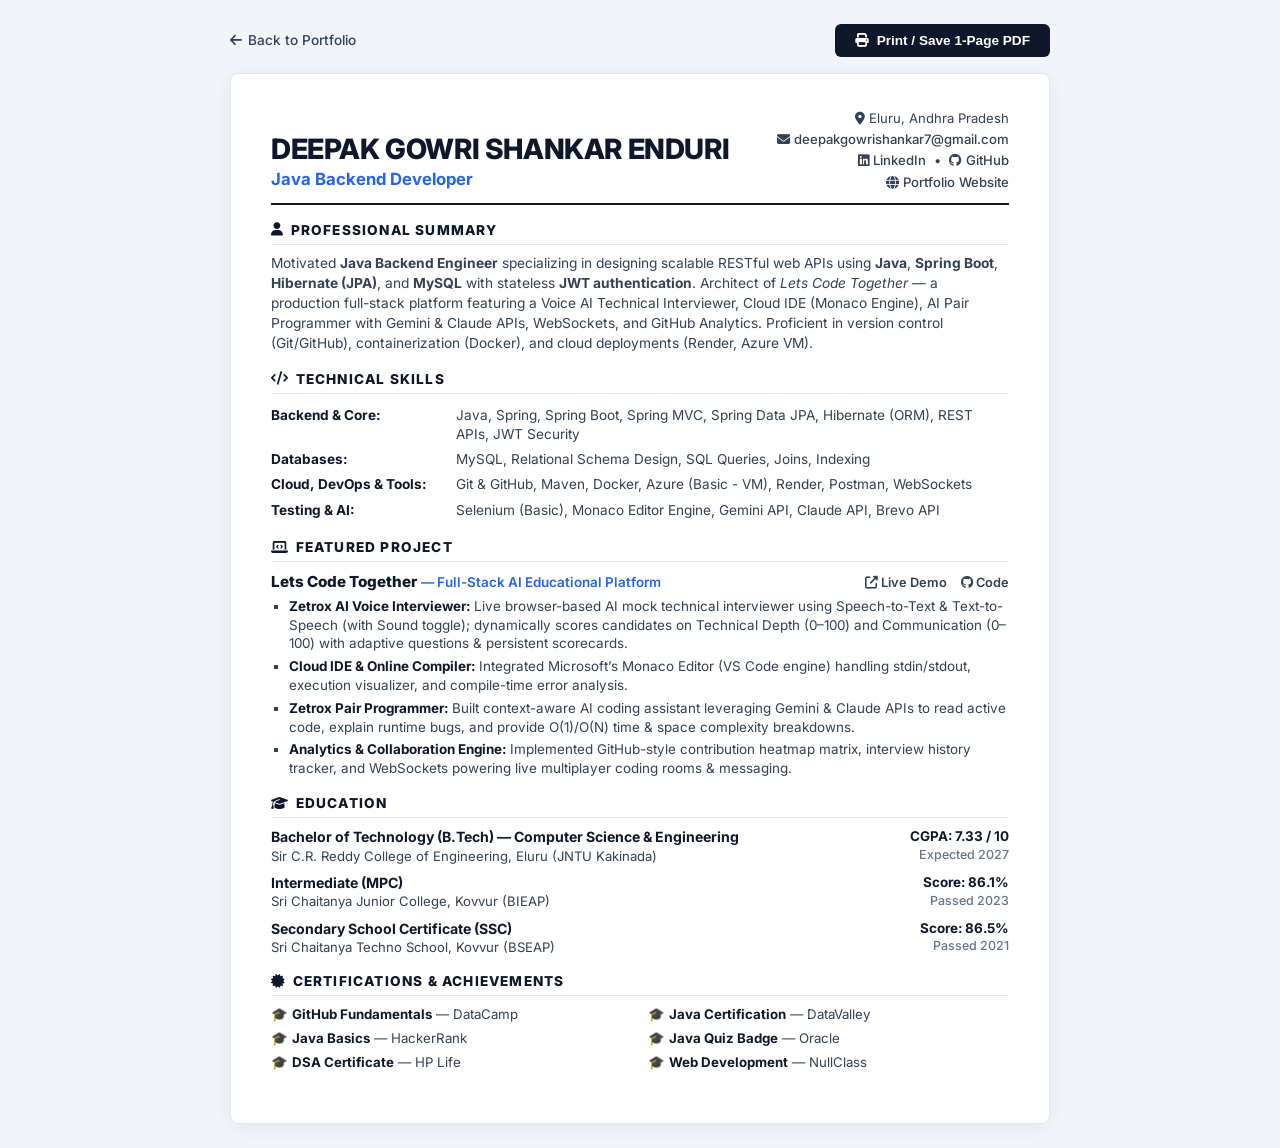
==== Deepak_Gowri_Shankar_Resume.html @ 9c7cd8bd "Update portfolio: skills, education, certificates, resume and project features" ====
<!DOCTYPE html>
<html lang="en">
<head>
    <meta charset="UTF-8">
    <meta name="viewport" content="width=device-width, initial-scale=1.0">
    <title>Deepak Gowri Shankar Enduri — Resume</title>
    <link rel="preconnect" href="https://fonts.googleapis.com">
    <link rel="preconnect" href="https://fonts.gstatic.com" crossorigin>
    <link href="https://fonts.googleapis.com/css2?family=Inter:wght@300;400;500;600;700;800&display=swap" rel="stylesheet">
    <link rel="stylesheet" href="https://cdnjs.cloudflare.com/ajax/libs/font-awesome/6.5.1/css/all.min.css">
    <style>
        :root {
            --primary: #0f172a;
            --secondary: #334155;
            --accent: #2563eb;
            --gray-light: #f8fafc;
            --border: #e2e8f0;
            --font: 'Inter', system-ui, -apple-system, sans-serif;
        }

        * { margin: 0; padding: 0; box-sizing: border-box; }

        body {
            font-family: var(--font);
            color: var(--primary);
            background: #f1f5f9;
            line-height: 1.38;
            padding: 1.5rem 1rem;
            font-size: 13px;
        }

        .no-print-bar {
            max-width: 820px;
            margin: 0 auto 1rem auto;
            display: flex;
            justify-content: space-between;
            align-items: center;
        }

        .btn-print {
            background: var(--primary);
            color: #ffffff;
            padding: 0.55rem 1.25rem;
            border-radius: 6px;
            font-weight: 600;
            font-size: 0.85rem;
            border: none;
            cursor: pointer;
            display: inline-flex;
            align-items: center;
            gap: 0.5rem;
            transition: 0.2s;
        }

        .btn-print:hover { background: #1e293b; }

        .btn-back {
            color: var(--secondary);
            text-decoration: none;
            font-size: 0.85rem;
            font-weight: 500;
            display: inline-flex;
            align-items: center;
            gap: 0.4rem;
        }

        .resume-container {
            max-width: 820px;
            margin: 0 auto;
            background: #ffffff;
            padding: 2.2rem 2.5rem;
            border-radius: 8px;
            box-shadow: 0 4px 20px rgba(0,0,0,0.05);
            border: 1px solid var(--border);
        }

        /* HEADER */
        .header {
            border-bottom: 2px solid var(--primary);
            padding-bottom: 0.75rem;
            margin-bottom: 1rem;
            display: flex;
            justify-content: space-between;
            align-items: flex-end;
        }

        .header-left { flex: 1; }

        .name {
            font-size: 1.75rem;
            font-weight: 800;
            color: var(--primary);
            letter-spacing: -0.4px;
            text-transform: uppercase;
            line-height: 1.1;
        }

        .title {
            font-size: 1.05rem;
            font-weight: 700;
            color: var(--accent);
            margin-top: 0.2rem;
        }

        .contact-info {
            display: flex;
            flex-direction: column;
            gap: 0.2rem;
            font-size: 0.82rem;
            color: var(--secondary);
            text-align: right;
        }

        .contact-info a {
            color: var(--secondary);
            text-decoration: none;
            font-weight: 500;
        }

        .contact-info a:hover { color: var(--accent); }

        /* SECTIONS */
        .section { margin-bottom: 1rem; }

        .section-title {
            font-size: 0.85rem;
            font-weight: 800;
            text-transform: uppercase;
            letter-spacing: 1.2px;
            color: var(--primary);
            border-bottom: 1.5px solid var(--border);
            padding-bottom: 0.25rem;
            margin-bottom: 0.6rem;
            display: flex;
            align-items: center;
            gap: 0.4rem;
        }

        /* SUMMARY */
        .summary p {
            font-size: 0.86rem;
            color: var(--secondary);
            line-height: 1.45;
        }

        /* SKILLS TABLE */
        .skills-table {
            width: 100%;
            border-collapse: collapse;
            font-size: 0.85rem;
        }

        .skills-table td {
            padding: 0.2rem 0;
            vertical-align: top;
        }

        .skills-table td.label {
            font-weight: 700;
            color: var(--primary);
            width: 25%;
        }

        .skills-table td.value {
            color: var(--secondary);
            width: 75%;
        }

        /* PROJECTS */
        .project-head {
            display: flex;
            justify-content: space-between;
            align-items: baseline;
            margin-bottom: 0.25rem;
        }

        .project-title {
            font-size: 0.95rem;
            font-weight: 800;
            color: var(--primary);
        }

        .project-subtitle {
            font-size: 0.84rem;
            font-weight: 600;
            color: var(--accent);
        }

        .project-links a {
            font-size: 0.8rem;
            font-weight: 600;
            color: var(--secondary);
            text-decoration: none;
            margin-left: 0.6rem;
        }

        .project-links a:hover { color: var(--accent); }

        .project-bullets {
            list-style-type: square;
            padding-left: 1.1rem;
            font-size: 0.84rem;
            color: var(--secondary);
        }

        .project-bullets li {
            margin-bottom: 0.25rem;
            line-height: 1.4;
        }

        .project-bullets strong { color: var(--primary); }

        /* EDUCATION */
        .edu-grid-resume {
            display: grid;
            grid-template-columns: 1fr;
            gap: 0.5rem;
        }

        .edu-item {
            display: flex;
            justify-content: space-between;
            align-items: flex-start;
        }

        .edu-degree {
            font-size: 0.88rem;
            font-weight: 700;
            color: var(--primary);
        }

        .edu-school {
            font-size: 0.82rem;
            color: var(--secondary);
        }

        .edu-meta {
            font-size: 0.84rem;
            font-weight: 700;
            color: var(--primary);
            text-align: right;
        }

        .edu-year {
            font-size: 0.78rem;
            font-weight: 500;
            color: #64748b;
        }

        /* CERTIFICATIONS */
        .cert-list {
            display: grid;
            grid-template-columns: 1fr 1fr;
            gap: 0.35rem 1rem;
            font-size: 0.83rem;
        }

        .cert-item { color: var(--secondary); }
        .cert-item strong { color: var(--primary); }

        /* PERFECT SINGLE-PAGE PRINT RULES */
        @page {
            size: letter portrait;
            margin: 0.35in 0.4in;
        }

        @media print {
            body {
                background: #ffffff;
                padding: 0;
                font-size: 12px;
            }

            .no-print-bar { display: none !important; }

            .resume-container {
                box-shadow: none;
                border: none;
                padding: 0;
                max-width: 100%;
                border-radius: 0;
            }

            .section { margin-bottom: 0.85rem; }
            .header { margin-bottom: 0.75rem; padding-bottom: 0.5rem; }
            .name { font-size: 1.6rem; }
            .title { font-size: 0.95rem; }

            a { text-decoration: none; color: inherit !important; }
        }
    </style>
</head>
<body>

    <div class="no-print-bar">
        <a href="index.html" class="btn-back"><i class="fas fa-arrow-left"></i> Back to Portfolio</a>
        <button class="btn-print" onclick="window.print()"><i class="fas fa-print"></i> Print / Save 1-Page PDF</button>
    </div>

    <div class="resume-container">
        
        <!-- HEADER -->
        <header class="header">
            <div class="header-left">
                <h1 class="name">DEEPAK GOWRI SHANKAR ENDURI</h1>
                <div class="title">Java Backend Developer</div>
            </div>
            <div class="contact-info">
                <span><i class="fas fa-location-dot"></i> Eluru, Andhra Pradesh</span>
                <a href="mailto:deepakgowrishankar7@gmail.com"><i class="fas fa-envelope"></i> deepakgowrishankar7@gmail.com</a>
                <span>
                    <a href="https://www.linkedin.com/in/enduri-deepak-gowri-shankar/" target="_blank"><i class="fab fa-linkedin"></i> LinkedIn</a> &nbsp;•&nbsp; 
                    <a href="https://github.com/deepakgowrishankar7" target="_blank"><i class="fab fa-github"></i> GitHub</a>
                </span>
                <a href="https://deepakgowrishankar7.github.io/Portfolio/" target="_blank"><i class="fas fa-globe"></i> Portfolio Website</a>
            </div>
        </header>

        <!-- SUMMARY -->
        <section class="section summary">
            <div class="section-title"><i class="fas fa-user"></i> Professional Summary</div>
            <p>
                Motivated <strong>Java Backend Engineer</strong> specializing in designing scalable RESTful web APIs using <strong>Java</strong>, <strong>Spring Boot</strong>, <strong>Hibernate (JPA)</strong>, and <strong>MySQL</strong> with stateless <strong>JWT authentication</strong>. Architect of <em>Lets Code Together</em> — a production full-stack platform featuring a Voice AI Technical Interviewer, Cloud IDE (Monaco Engine), AI Pair Programmer with Gemini & Claude APIs, WebSockets, and GitHub Analytics. Proficient in version control (Git/GitHub), containerization (Docker), and cloud deployments (Render, Azure VM).
            </p>
        </section>

        <!-- TECHNICAL SKILLS -->
        <section class="section">
            <div class="section-title"><i class="fas fa-code"></i> Technical Skills</div>
            <table class="skills-table">
                <tr>
                    <td class="label">Backend & Core:</td>
                    <td class="value">Java, Spring, Spring Boot, Spring MVC, Spring Data JPA, Hibernate (ORM), REST APIs, JWT Security</td>
                </tr>
                <tr>
                    <td class="label">Databases:</td>
                    <td class="value">MySQL, Relational Schema Design, SQL Queries, Joins, Indexing</td>
                </tr>
                <tr>
                    <td class="label">Cloud, DevOps & Tools:</td>
                    <td class="value">Git & GitHub, Maven, Docker, Azure (Basic - VM), Render, Postman, WebSockets</td>
                </tr>
                <tr>
                    <td class="label">Testing & AI:</td>
                    <td class="value">Selenium (Basic), Monaco Editor Engine, Gemini API, Claude API, Brevo API</td>
                </tr>
            </table>
        </section>

        <!-- FEATURED PROJECTS -->
        <section class="section">
            <div class="section-title"><i class="fas fa-laptop-code"></i> Featured Project</div>
            
            <div class="project-head">
                <div>
                    <span class="project-title">Lets Code Together</span>
                    <span class="project-subtitle">— Full-Stack AI Educational Platform</span>
                </div>
                <div class="project-links">
                    <a href="https://lets-code-together.onrender.com" target="_blank"><i class="fas fa-external-link-alt"></i> Live Demo</a>
                    <a href="https://github.com/deepakgowrishankar7/Lets-Code-Together-Showcase" target="_blank"><i class="fab fa-github"></i> Code</a>
                </div>
            </div>
            
            <ul class="project-bullets">
                <li><strong>Zetrox AI Voice Interviewer:</strong> Live browser-based AI mock technical interviewer using Speech-to-Text & Text-to-Speech (with Sound toggle); dynamically scores candidates on Technical Depth (0–100) and Communication (0–100) with adaptive questions & persistent scorecards.</li>
                <li><strong>Cloud IDE & Online Compiler:</strong> Integrated Microsoft’s Monaco Editor (VS Code engine) handling stdin/stdout, execution visualizer, and compile-time error analysis.</li>
                <li><strong>Zetrox Pair Programmer:</strong> Built context-aware AI coding assistant leveraging Gemini & Claude APIs to read active code, explain runtime bugs, and provide O(1)/O(N) time & space complexity breakdowns.</li>
                <li><strong>Analytics & Collaboration Engine:</strong> Implemented GitHub-style contribution heatmap matrix, interview history tracker, and WebSockets powering live multiplayer coding rooms & messaging.</li>
            </ul>
        </section>

        <!-- EDUCATION -->
        <section class="section">
            <div class="section-title"><i class="fas fa-graduation-cap"></i> Education</div>
            
            <div class="edu-grid-resume">
                <div class="edu-item">
                    <div>
                        <div class="edu-degree">Bachelor of Technology (B.Tech) — Computer Science & Engineering</div>
                        <div class="edu-school">Sir C.R. Reddy College of Engineering, Eluru (JNTU Kakinada)</div>
                    </div>
                    <div class="edu-meta">
                        <div>CGPA: 7.33 / 10</div>
                        <div class="edu-year">Expected 2027</div>
                    </div>
                </div>

                <div class="edu-item">
                    <div>
                        <div class="edu-degree">Intermediate (MPC)</div>
                        <div class="edu-school">Sri Chaitanya Junior College, Kovvur (BIEAP)</div>
                    </div>
                    <div class="edu-meta">
                        <div>Score: 86.1%</div>
                        <div class="edu-year">Passed 2023</div>
                    </div>
                </div>

                <div class="edu-item">
                    <div>
                        <div class="edu-degree">Secondary School Certificate (SSC)</div>
                        <div class="edu-school">Sri Chaitanya Techno School, Kovvur (BSEAP)</div>
                    </div>
                    <div class="edu-meta">
                        <div>Score: 86.5%</div>
                        <div class="edu-year">Passed 2021</div>
                    </div>
                </div>
            </div>
        </section>

        <!-- CERTIFICATIONS -->
        <section class="section">
            <div class="section-title"><i class="fas fa-certificate"></i> Certifications & Achievements</div>
            <div class="cert-list">
                <div class="cert-item">🎓 <strong>GitHub Fundamentals</strong> — DataCamp</div>
                <div class="cert-item">🎓 <strong>Java Certification</strong> — DataValley</div>
                <div class="cert-item">🎓 <strong>Java Basics</strong> — HackerRank</div>
                <div class="cert-item">🎓 <strong>Java Quiz Badge</strong> — Oracle</div>
                <div class="cert-item">🎓 <strong>DSA Certificate</strong> — HP Life</div>
                <div class="cert-item">🎓 <strong>Web Development</strong> — NullClass</div>
            </div>
        </section>

    </div>

</body>
</html>
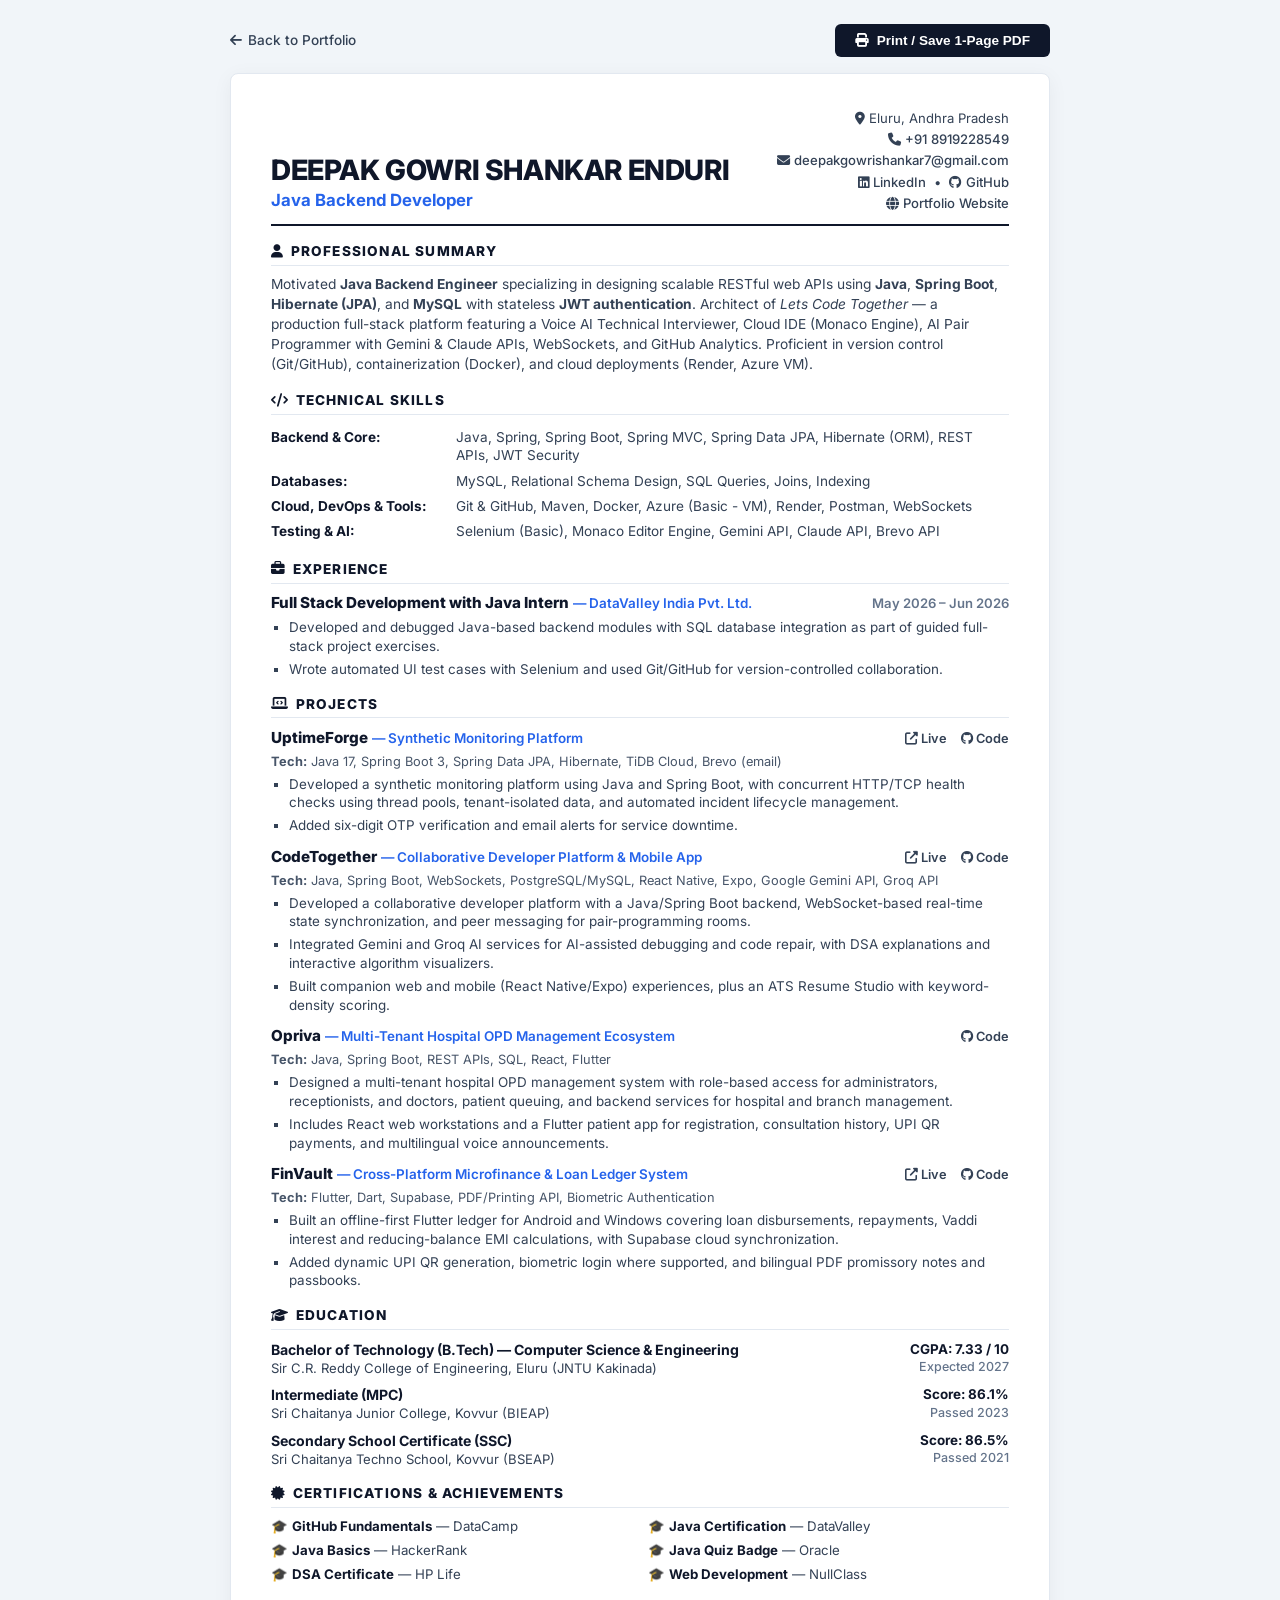
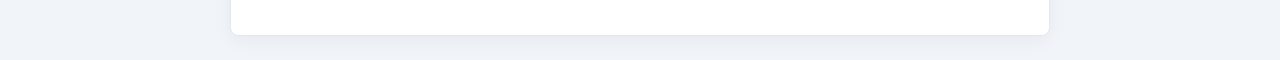
==== commit 4ccdaf8a: "Update projects showcase and sync resume with internship experience and all projects" ====
--- a/Deepak_Gowri_Shankar_Resume.html
+++ b/Deepak_Gowri_Shankar_Resume.html
@@ -307,6 +307,7 @@
             </div>
             <div class="contact-info">
                 <span><i class="fas fa-location-dot"></i> Eluru, Andhra Pradesh</span>
+                <a href="tel:8919228549"><i class="fas fa-phone"></i> +91 8919228549</a>
                 <a href="mailto:deepakgowrishankar7@gmail.com"><i class="fas fa-envelope"></i> deepakgowrishankar7@gmail.com</a>
                 <span>
                     <a href="https://www.linkedin.com/in/enduri-deepak-gowri-shankar/" target="_blank"><i class="fab fa-linkedin"></i> LinkedIn</a> &nbsp;•&nbsp; 
@@ -347,26 +348,102 @@
             </table>
         </section>
 
-        <!-- FEATURED PROJECTS -->
+        <!-- EXPERIENCE -->
         <section class="section">
-            <div class="section-title"><i class="fas fa-laptop-code"></i> Featured Project</div>
-            
+            <div class="section-title"><i class="fas fa-briefcase"></i> Experience</div>
             <div class="project-head">
                 <div>
-                    <span class="project-title">Lets Code Together</span>
-                    <span class="project-subtitle">— Full-Stack AI Educational Platform</span>
+                    <span class="project-title">Full Stack Development with Java Intern</span>
+                    <span class="project-subtitle">— DataValley India Pvt. Ltd.</span>
                 </div>
                 <div class="project-links">
-                    <a href="https://lets-code-together.onrender.com" target="_blank"><i class="fas fa-external-link-alt"></i> Live Demo</a>
+                    <span style="font-size: 0.82rem; font-weight: 600; color: #64748b;">May 2026 – Jun 2026</span>
+                </div>
+            </div>
+            <ul class="project-bullets" style="margin-top: 0.25rem;">
+                <li>Developed and debugged Java-based backend modules with SQL database integration as part of guided full-stack project exercises.</li>
+                <li>Wrote automated UI test cases with Selenium and used Git/GitHub for version-controlled collaboration.</li>
+            </ul>
+        </section>
+
+        <!-- PROJECTS -->
+        <section class="section">
+            <div class="section-title"><i class="fas fa-laptop-code"></i> Projects</div>
+            
+            <!-- UptimeForge -->
+            <div class="project-head">
+                <div>
+                    <span class="project-title">UptimeForge</span>
+                    <span class="project-subtitle">— Synthetic Monitoring Platform</span>
+                </div>
+                <div class="project-links">
+                    <a href="https://uptimeforge-arbg.onrender.com" target="_blank"><i class="fas fa-external-link-alt"></i> Live</a>
+                    <a href="https://github.com/deepakgowrishankar7/UptimeForge" target="_blank"><i class="fab fa-github"></i> Code</a>
+                </div>
+            </div>
+            <div style="font-size: 0.8rem; color: #475569; margin-bottom: 0.25rem;">
+                <strong>Tech:</strong> Java 17, Spring Boot 3, Spring Data JPA, Hibernate, TiDB Cloud, Brevo (email)
+            </div>
+            <ul class="project-bullets">
+                <li>Developed a synthetic monitoring platform using Java and Spring Boot, with concurrent HTTP/TCP health checks using thread pools, tenant-isolated data, and automated incident lifecycle management.</li>
+                <li>Added six-digit OTP verification and email alerts for service downtime.</li>
+            </ul>
+
+            <!-- CodeTogether -->
+            <div class="project-head" style="margin-top: 0.75rem;">
+                <div>
+                    <span class="project-title">CodeTogether</span>
+                    <span class="project-subtitle">— Collaborative Developer Platform & Mobile App</span>
+                </div>
+                <div class="project-links">
+                    <a href="https://deepakgowrishankar7.github.io/Lets-Code-Together-Showcase" target="_blank"><i class="fas fa-external-link-alt"></i> Live</a>
                     <a href="https://github.com/deepakgowrishankar7/Lets-Code-Together-Showcase" target="_blank"><i class="fab fa-github"></i> Code</a>
                 </div>
             </div>
-            
+            <div style="font-size: 0.8rem; color: #475569; margin-bottom: 0.25rem;">
+                <strong>Tech:</strong> Java, Spring Boot, WebSockets, PostgreSQL/MySQL, React Native, Expo, Google Gemini API, Groq API
+            </div>
             <ul class="project-bullets">
-                <li><strong>Zetrox AI Voice Interviewer:</strong> Live browser-based AI mock technical interviewer using Speech-to-Text & Text-to-Speech (with Sound toggle); dynamically scores candidates on Technical Depth (0–100) and Communication (0–100) with adaptive questions & persistent scorecards.</li>
-                <li><strong>Cloud IDE & Online Compiler:</strong> Integrated Microsoft’s Monaco Editor (VS Code engine) handling stdin/stdout, execution visualizer, and compile-time error analysis.</li>
-                <li><strong>Zetrox Pair Programmer:</strong> Built context-aware AI coding assistant leveraging Gemini & Claude APIs to read active code, explain runtime bugs, and provide O(1)/O(N) time & space complexity breakdowns.</li>
-                <li><strong>Analytics & Collaboration Engine:</strong> Implemented GitHub-style contribution heatmap matrix, interview history tracker, and WebSockets powering live multiplayer coding rooms & messaging.</li>
+                <li>Developed a collaborative developer platform with a Java/Spring Boot backend, WebSocket-based real-time state synchronization, and peer messaging for pair-programming rooms.</li>
+                <li>Integrated Gemini and Groq AI services for AI-assisted debugging and code repair, with DSA explanations and interactive algorithm visualizers.</li>
+                <li>Built companion web and mobile (React Native/Expo) experiences, plus an ATS Resume Studio with keyword-density scoring.</li>
+            </ul>
+
+            <!-- Opriva -->
+            <div class="project-head" style="margin-top: 0.75rem;">
+                <div>
+                    <span class="project-title">Opriva</span>
+                    <span class="project-subtitle">— Multi-Tenant Hospital OPD Management Ecosystem</span>
+                </div>
+                <div class="project-links">
+                    <a href="https://github.com/deepakgowrishankar7/Opriva" target="_blank"><i class="fab fa-github"></i> Code</a>
+                </div>
+            </div>
+            <div style="font-size: 0.8rem; color: #475569; margin-bottom: 0.25rem;">
+                <strong>Tech:</strong> Java, Spring Boot, REST APIs, SQL, React, Flutter
+            </div>
+            <ul class="project-bullets">
+                <li>Designed a multi-tenant hospital OPD management system with role-based access for administrators, receptionists, and doctors, patient queuing, and backend services for hospital and branch management.</li>
+                <li>Includes React web workstations and a Flutter patient app for registration, consultation history, UPI QR payments, and multilingual voice announcements.</li>
+            </ul>
+
+            <!-- FinVault -->
+            <div class="project-head" style="margin-top: 0.75rem;">
+                <div>
+                    <span class="project-title">FinVault</span>
+                    <span class="project-subtitle">— Cross-Platform Microfinance & Loan Ledger System</span>
+                </div>
+                <div class="project-links">
+                    <a href="https://deepakgowrishankar7.github.io/FinVault" target="_blank"><i class="fas fa-external-link-alt"></i> Live</a>
+                    <a href="https://github.com/deepakgowrishankar7/FinVault" target="_blank"><i class="fab fa-github"></i> Code</a>
+                </div>
+            </div>
+            <div style="font-size: 0.8rem; color: #475569; margin-bottom: 0.25rem;">
+                <strong>Tech:</strong> Flutter, Dart, Supabase, PDF/Printing API, Biometric Authentication
+            </div>
+            <ul class="project-bullets">
+                <li>Built an offline-first Flutter ledger for Android and Windows covering loan disbursements, repayments, Vaddi interest and reducing-balance EMI calculations, with Supabase cloud synchronization.</li>
+                <li>Added dynamic UPI QR generation, biometric login where supported, and bilingual PDF promissory notes and passbooks.</li>
             </ul>
         </section>
 
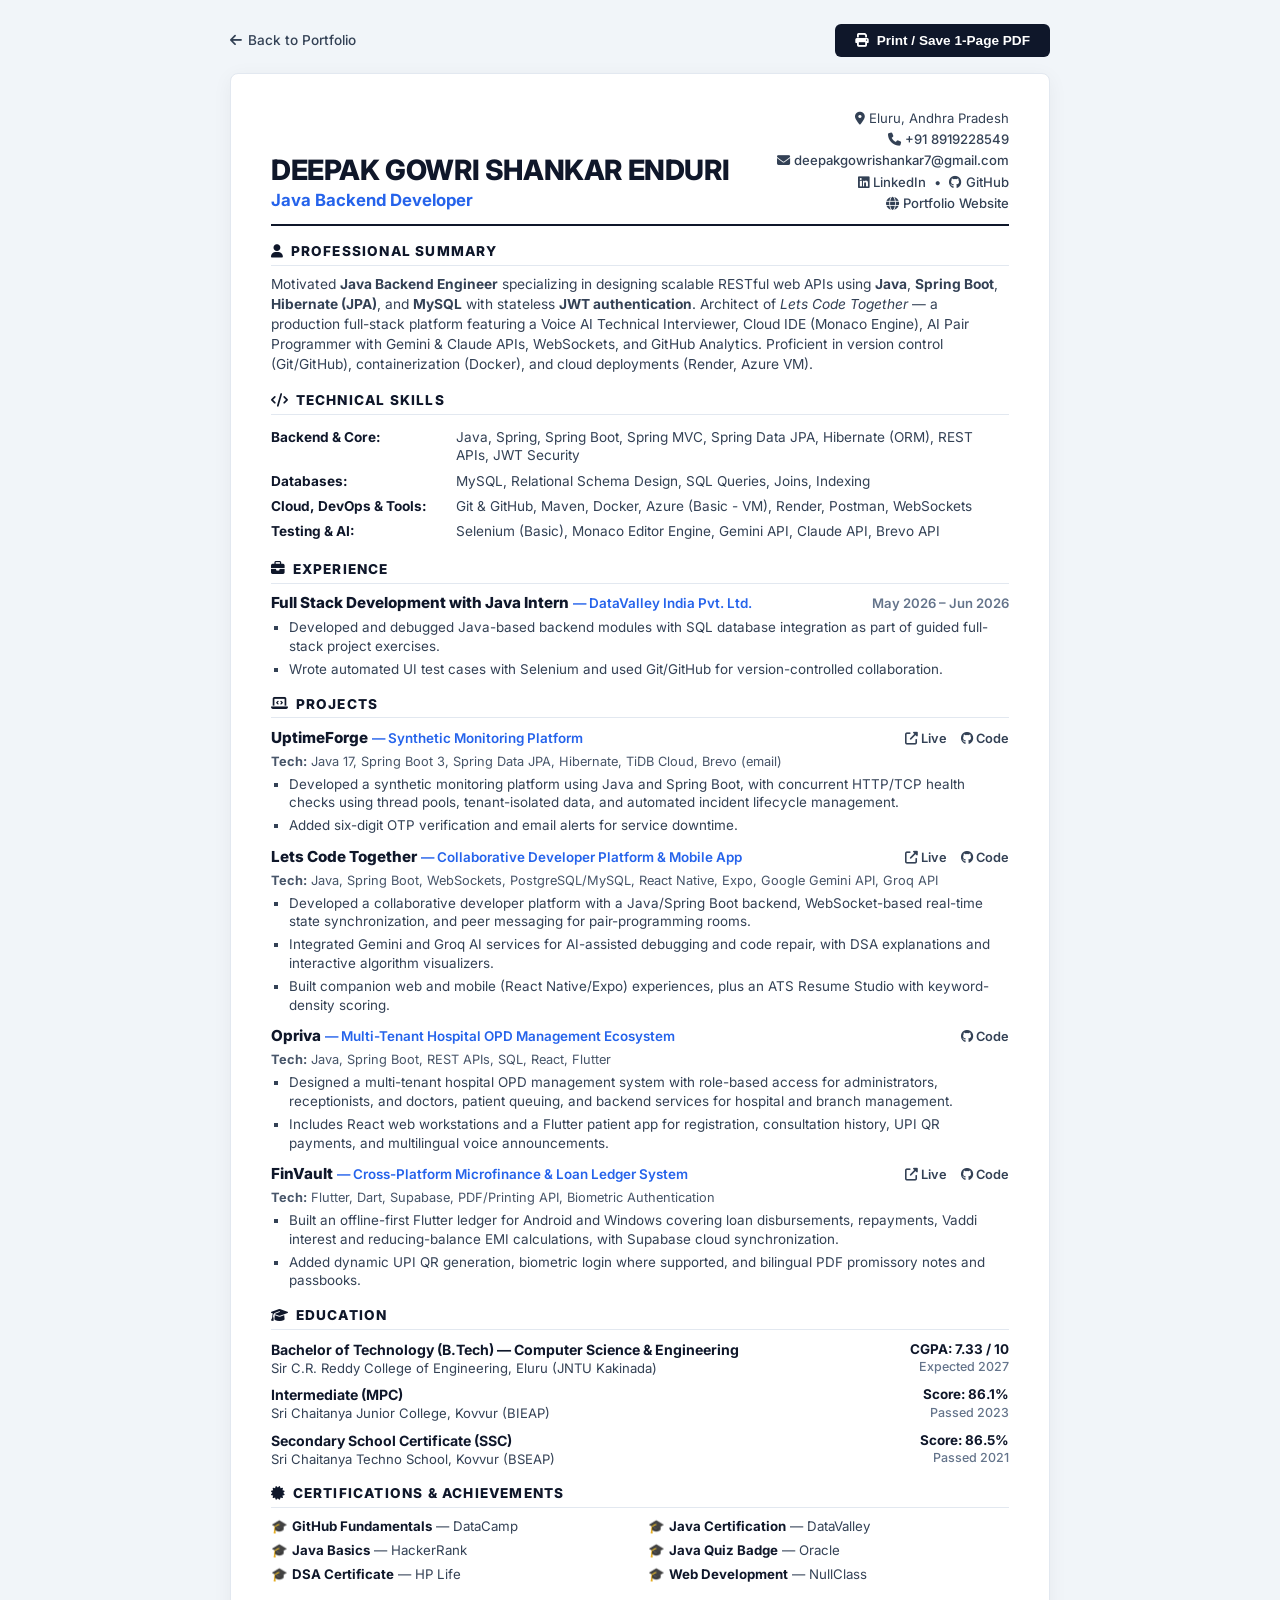
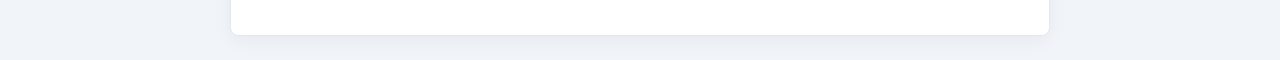
==== commit b0f3845c: "Rename CodeTogether to Lets Code Together" ====
--- a/Deepak_Gowri_Shankar_Resume.html
+++ b/Deepak_Gowri_Shankar_Resume.html
@@ -389,10 +389,10 @@
                 <li>Added six-digit OTP verification and email alerts for service downtime.</li>
             </ul>
 
-            <!-- CodeTogether -->
+            <!-- Lets Code Together -->
             <div class="project-head" style="margin-top: 0.75rem;">
                 <div>
-                    <span class="project-title">CodeTogether</span>
+                    <span class="project-title">Lets Code Together</span>
                     <span class="project-subtitle">— Collaborative Developer Platform & Mobile App</span>
                 </div>
                 <div class="project-links">
